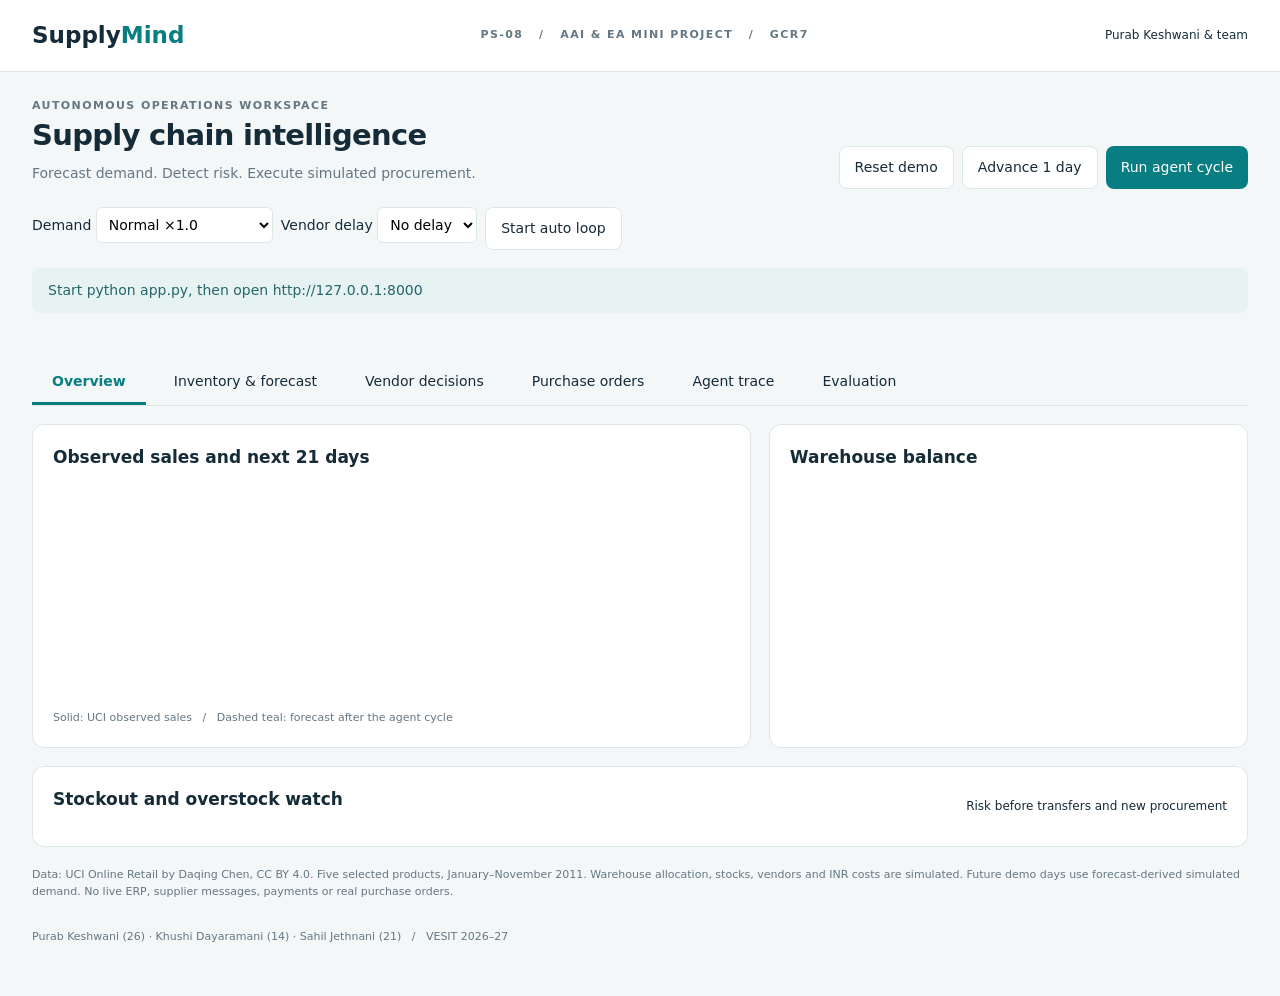
==== static/index.html @ 63d57e2f "feat: (first and final commit)" ====
<!doctype html><html lang="en"><head><meta charset="utf-8"><meta name="viewport" content="width=device-width,initial-scale=1"><title>SupplyMind | Supply Chain Intelligence</title>
<style>
:root{--ink:#152b38;--muted:#647782;--line:#dde6e8;--teal:#087e83;--pale:#e8f7f5;--red:#b73545;--amber:#a96409}*{box-sizing:border-box}body{margin:0;background:#f4f7f8;color:var(--ink);font:14px/1.5 system-ui,Arial}button,select{font:inherit}button{cursor:pointer;border:1px solid var(--line);background:white;border-radius:8px;padding:10px 15px;color:var(--ink)}button.primary{background:var(--teal);color:white;border:0}button:disabled{opacity:.5;cursor:wait}header{background:#fff;border-bottom:1px solid var(--line);padding:18px 32px;display:flex;justify-content:space-between;align-items:center}.brand{font-size:23px;font-weight:800}.brand span{color:var(--teal)}.tag{font-size:11px;letter-spacing:1.4px;font-weight:700;color:var(--muted)}main{max-width:1460px;margin:auto;padding:26px 32px}.top{display:flex;justify-content:space-between;align-items:end;gap:20px}h1{font-size:29px;letter-spacing:-.7px;margin:0}h2{font-size:17px;margin:0 0 14px}p{margin:5px 0;color:var(--muted)}.controls{display:flex;gap:8px;flex-wrap:wrap}.metrics{display:grid;grid-template-columns:repeat(4,1fr);gap:16px;margin:24px 0}.metric,.panel{background:#fff;border:1px solid var(--line);border-radius:12px;padding:20px}.metric b{display:block;font-size:30px;line-height:1.3;margin-top:8px}.metric small{color:var(--muted)}.metric .accent{color:var(--teal)}.grid{display:grid;grid-template-columns:1.5fr 1fr;gap:18px}.tabs{display:flex;border-bottom:1px solid var(--line);gap:8px;margin:24px 0 18px}.tabs button{border:0;background:none;border-bottom:3px solid transparent;border-radius:0;padding:10px 20px}.tabs button.active{border-color:var(--teal);color:var(--teal);font-weight:700}table{border-collapse:collapse;width:100%;font-size:12px}th{text-align:left;color:var(--muted);font-size:10px;text-transform:uppercase;letter-spacing:.7px;background:#f6f9fa}th,td{padding:11px 9px;border-bottom:1px solid #edf1f2}.badge{padding:3px 7px;border-radius:5px;font-size:10px;font-weight:800;background:#edf4f5;white-space:nowrap}.HIGH{color:var(--red);background:#fdecef}.MEDIUM{color:var(--amber);background:#fff4df}.LOW,.RECEIVED{color:#087668;background:#e7f7ee}.OVERSTOCK{color:#6552a1;background:#f0ecfc}.OPEN{color:#2869a5;background:#edf4fe}.notice{margin:18px 0 4px;padding:12px 16px;background:#e7f3f2;border-radius:8px;color:#25666a}.disclosure{font-size:11px;color:var(--muted);margin-top:20px}.chart{height:220px;width:100%}.legend{font-size:11px;color:var(--muted)}.trace{border-left:2px solid #bee1de;padding:0 0 18px 15px;margin-left:7px}.trace b{font-size:12px;color:var(--teal)}.trace p{font-size:12px;margin-top:4px}.section{display:none}.section.active{display:block}.wide{overflow:auto}.warehouse{display:flex;justify-content:space-between;border-bottom:1px solid var(--line);padding:14px 0}.bar{height:5px;background:#e7eff0;border-radius:5px;margin:8px 0}.bar i{height:5px;background:var(--teal);display:block;border-radius:5px}.foot{font-size:11px;color:var(--muted);padding:24px 0}select{border:1px solid var(--line);padding:8px;border-radius:6px;background:white}.subtle{font-size:12px}#error{color:var(--red)}.model{font-family:monospace}.bottom{margin-top:18px}.row{display:flex;justify-content:space-between;align-items:center;gap:12px}a{color:var(--teal)}@media(max-width:850px){main,header{padding:18px}.top{align-items:start;flex-direction:column}.grid{grid-template-columns:1fr}.metrics{grid-template-columns:repeat(2,1fr)}.tabs{overflow:auto}.tag{display:none}}
</style></head><body><header><div class="brand">Supply<span>Mind</span></div><div class="tag">PS-08 &nbsp; / &nbsp; AAI & EA MINI PROJECT &nbsp; / &nbsp; GCR7</div><div class="subtle">Purab Keshwani & team</div></header><main>
<div class="top"><div><div class="tag">AUTONOMOUS OPERATIONS WORKSPACE</div><h1>Supply chain intelligence</h1><p>Forecast demand. Detect risk. Execute simulated procurement.</p></div><div class="controls"><button onclick="act('reset')">Reset demo</button><button onclick="act('advance')">Advance 1 day</button><button class="primary" onclick="act('cycle')">Run agent cycle</button></div></div>
<div class="row bottom"><div class="controls"><label>Demand <select id="multiplier"><option value="1">Normal ×1.0</option><option value="1.6">Demand spike ×1.6</option><option value="2">Demand spike ×2.0</option></select></label><label>Vendor delay <select id="delay"><option value="0">No delay</option><option value="2">+2 days</option><option value="5">+5 days</option></select></label><button id="auto" onclick="toggleAuto()">Start auto loop</button></div><span id="date" class="subtle"></span></div>
<div id="notice" class="notice">Loading inventory...</div><div id="error"></div><div id="metrics" class="metrics"></div>
<nav class="tabs"><button class="active" onclick="tab('overview',this)">Overview</button><button onclick="tab('inventory',this)">Inventory & forecast</button><button onclick="tab('vendors',this)">Vendor decisions</button><button onclick="tab('orders',this)">Purchase orders</button><button onclick="tab('agents',this)">Agent trace</button><button onclick="tab('results',this)">Evaluation</button></nav>
<section id="overview" class="section active"><div class="grid"><div class="panel"><h2>Observed sales and next 21 days</h2><svg id="chart" class="chart" viewBox="0 0 720 220"></svg><div class="legend">Solid: UCI observed sales &nbsp; / &nbsp; Dashed teal: forecast after the agent cycle</div></div><div class="panel"><h2>Warehouse balance</h2><div id="warehouses"></div></div></div><div class="panel bottom wide"><div class="row"><h2>Stockout and overstock watch</h2><span class="subtle">Risk before transfers and new procurement</span></div><div id="risks"></div></div></section>
<section id="inventory" class="section"><div class="panel wide"><h2>Inventory and forecast by product location</h2><div id="inventoryTable"></div></div></section>
<section id="vendors" class="section"><div class="panel wide"><h2>Supplier selection and estimated cost</h2><p>Feasible options obey minimum order, lot size, capacity and an INR 100,000 per-order limit.</p><div id="vendorTable"></div></div></section>
<section id="orders" class="section"><div class="panel wide"><div class="row"><h2>Purchase and transfer orders</h2><a href="/api/orders.csv" download="purchase_orders.csv">Export CSV</a></div><p>Internal simulation ledger. Delivery receipts update on-hand stock when you advance the day.</p><div id="ordersTable"></div></div></section>
<section id="agents" class="section"><div class="panel"><h2>11 cooperating agents</h2><p>Statistical learning and rule-based decision agents coordinate through a shared blackboard.</p><div id="trace" class="bottom"></div></div></section>
<section id="results" class="section"><div class="grid"><div class="panel wide"><h2>Forecast backtest</h2><p>28-day holdout: 3–30 November 2011. Lower WAPE is better.</p><div id="forecastMetrics"></div></div><div class="panel wide"><h2>Inventory policy replay</h2><p>56 days, identical initial stock and historical observed sales.</p><div id="policyMetrics"></div></div></div><p class="bottom">Operating cost includes holding, shortage penalties and transfers. Procurement is reported separately. Closing inventory differs; this is a single scenario, not a profit or production benchmark.</p></section>
<p class="disclosure">Data: UCI Online Retail by Daqing Chen, CC BY 4.0. Five selected products, January–November 2011. Warehouse allocation, stocks, vendors and INR costs are simulated. Future demo days use forecast-derived simulated demand. No live ERP, supplier messages, payments or real purchase orders.</p><div class="foot">Purab Keshwani (26) · Khushi Dayaramani (14) · Sahil Jethnani (21) &nbsp; / &nbsp; VESIT 2026–27</div>
</main><script>
let S, timer=null, autoStep=0;const $=id=>document.getElementById(id);const esc=x=>String(x??'').replace(/[&<>"']/g,c=>({'&':'&amp;','<':'&lt;','>':'&gt;','"':'&quot;',"'":'&#39;'}[c]));const n=x=>Math.round(x||0).toLocaleString('en-IN');const money=x=>'₹'+n(x);const badge=x=>`<span class="badge ${esc(x)}">${esc(x)}</span>`;const table=(headers,rows)=>`<table><thead><tr>${headers.map(x=>`<th>${esc(x)}</th>`).join('')}</tr></thead><tbody>${rows.length?rows.map(r=>`<tr>${r.map(x=>`<td>${x}</td>`).join('')}</tr>`).join(''):`<tr><td colspan="${headers.length}">Run the agent cycle to generate decisions.</td></tr>`}</tbody></table>`;
function tab(id,b){document.querySelectorAll('.section,.tabs button').forEach(e=>e.classList.remove('active'));$(id).classList.add('active');b.classList.add('active')}
function render(s){S=s;const name=sku=>esc(s.products.find(p=>p.sku===sku)?.name||sku);$('date').textContent='Simulation date: '+s.date;$('notice').textContent=s.last_action;let high=s.risks.filter(r=>r.level==='HIGH').length,po=s.orders.filter(o=>o.kind==='PURCHASE'&&o.status==='OPEN');$('metrics').innerHTML=[['Available stock',n(s.inventory.reduce((a,r)=>a+r.on_hand-r.reserved,0)),'15 product locations'],['High stockout risks',high,'Before corrective actions'],['Open purchase orders',po.length, money(po.reduce((a,r)=>a+r.total_inr,0))+' committed'],['Agents in workflow','11','10 specialists + orchestrator']].map(([l,v,t])=>`<div class="metric">${l}<b class="accent">${v}</b><small>${t}</small></div>`).join('');
$('warehouses').innerHTML=['WH-1','WH-2','WH-3'].map(w=>{let rs=s.inventory.filter(r=>r.warehouse===w),q=rs.reduce((a,r)=>a+r.on_hand,0),cap=rs.reduce((a,r)=>a+r.capacity,0);return `<div class="warehouse"><div style="width:100%"><div class="row"><strong>${w}</strong><span>${n(q)} units</span></div><div class="bar"><i style="width:${Math.min(100,q/cap*100)}%"></i></div><small>${(q/cap*100).toFixed(1)}% of configured capacity</small></div></div>`}).join('');
$('risks').innerHTML=table(['Product','Warehouse','Risk','Days cover','Safety stock','Expected shortage'],s.risks.filter(r=>r.level!=='LOW').map(r=>[name(r.sku),esc(r.warehouse),badge(r.level),r.days_cover,n(r.safety_stock),n(r.expected_shortage)]));
$('inventoryTable').innerHTML=table(['Product / SKU','Warehouse','On hand','On order','Capacity','Forecast / day','Model'],s.inventory.map(r=>{let f=s.forecasts.find(f=>f.sku===r.sku&&f.warehouse===r.warehouse);let onorder=s.orders.filter(o=>o.status==='OPEN'&&o.sku===r.sku&&o.warehouse===r.warehouse).reduce((a,o)=>a+o.quantity,0);return [name(r.sku)+`<br><small>${esc(r.sku)}</small>`,esc(r.warehouse),n(r.on_hand),n(onorder),n(r.capacity),f?f.mean.toFixed(1):'Pending',f?esc(f.model):'Pending']}));
$('vendorTable').innerHTML=s.proposals.map(p=>`<h3>${name(p.sku)} · ${esc(p.warehouse)}</h3>`+table(['Supplier','Lead','Quantity','Landed cost','Risk cost','Total score','Decision'],p.candidates.map(v=>[esc(v.name),v.effective_lead+' d',n(v.quantity),money(v.landed),money(v.shortage_cost),money(v.score),v.vendor_id===p.selected?.vendor_id?badge('SELECTED'):v.feasible?'Alternative':badge('INFEASIBLE')]))).join('')||'<p>No supplier decisions yet.</p>';
$('ordersTable').innerHTML=table(['ID','Type','Product','Warehouse','Supplier / source','Qty','Total','ETA','Status'],s.orders.map(o=>[esc(o.id),esc(o.kind),esc(o.sku),esc(o.warehouse),esc(o.vendor||o.source),n(o.quantity),o.total_inr?money(o.total_inr):'Transfer',esc(o.eta),badge(o.status)]));
$('trace').innerHTML=s.log.map(l=>`<div class="trace"><b>${esc(l.agent)}</b><p>${esc(l.message)}</p></div>`).join('')||'<p>Run the cycle to inspect all agent messages.</p>';
$('forecastMetrics').innerHTML=table(['Model','WAPE','MAE'],(s.evaluation.forecast||[]).map(r=>[esc(r.model),(r.wape*100).toFixed(1)+'%',r.mae.toFixed(2)]));$('policyMetrics').innerHTML=table(['Policy','Fill rate','Lost units','Operating cost'],(s.evaluation.policy||[]).map(r=>[esc(r.policy),(r.fill_rate*100).toFixed(1)+'%',n(r.lost_units),money(r.operating_cost_inr)]));drawChart(s)}
function drawChart(s){let a=s.history.map(r=>r.units),f=s.forecasts.length?Array.from({length:21},(_,i)=>s.forecasts.reduce((a,r)=>a+r.values[i],0)):[];let all=[...a,...f],max=Math.max(1,...all),W=690,H=170,x=i=>20+i*W/Math.max(1,all.length-1),y=v=>185-v/max*H;let svg=[0,.5,1].map(t=>`<line x1="20" y1="${y(max*t)}" x2="710" y2="${y(max*t)}" stroke="#e6ecee"/><text x="20" y="${y(max*t)-4}" font-size="10" fill="#7c8d96">${n(max*t)}</text>`).join('');const path=(v,offset)=>v.map((p,i)=>(i?'L':'M')+x(i+offset).toFixed(1)+','+y(p).toFixed(1)).join(' ');svg+=`<path d="${path(a,0)}" fill="none" stroke="#526875" stroke-width="2"/>`;if(f.length)svg+=`<path d="${path([a.at(-1),...f],a.length-1)}" fill="none" stroke="#087e83" stroke-width="2.5" stroke-dasharray="6 4"/>`;$('chart').innerHTML=svg}
async function act(path){document.querySelectorAll('button').forEach(b=>b.disabled=true);$('error').textContent='';try{let r=await fetch('/api/'+path,{method:'POST',headers:{'Content-Type':'application/json'},body:JSON.stringify({multiplier:+$('multiplier').value,delay:+$('delay').value})});let s=await r.json();if(!r.ok)throw Error(s.error);render(s)}catch(e){$('error').textContent=e.message}finally{document.querySelectorAll('button').forEach(b=>b.disabled=false)}}
function toggleAuto(){if(timer){clearInterval(timer);timer=null;$('auto').textContent='Start auto loop'}else{autoStep=0;timer=setInterval(async()=>{await act(autoStep++%2?'advance':'cycle')},6000);$('auto').textContent='Stop auto loop'}}
fetch('/api/state').then(r=>r.json()).then(render).catch(()=>{$('notice').textContent='Start python app.py, then open http://127.0.0.1:8000';if(window.SNAPSHOT)render(window.SNAPSHOT)});
</script></body></html>
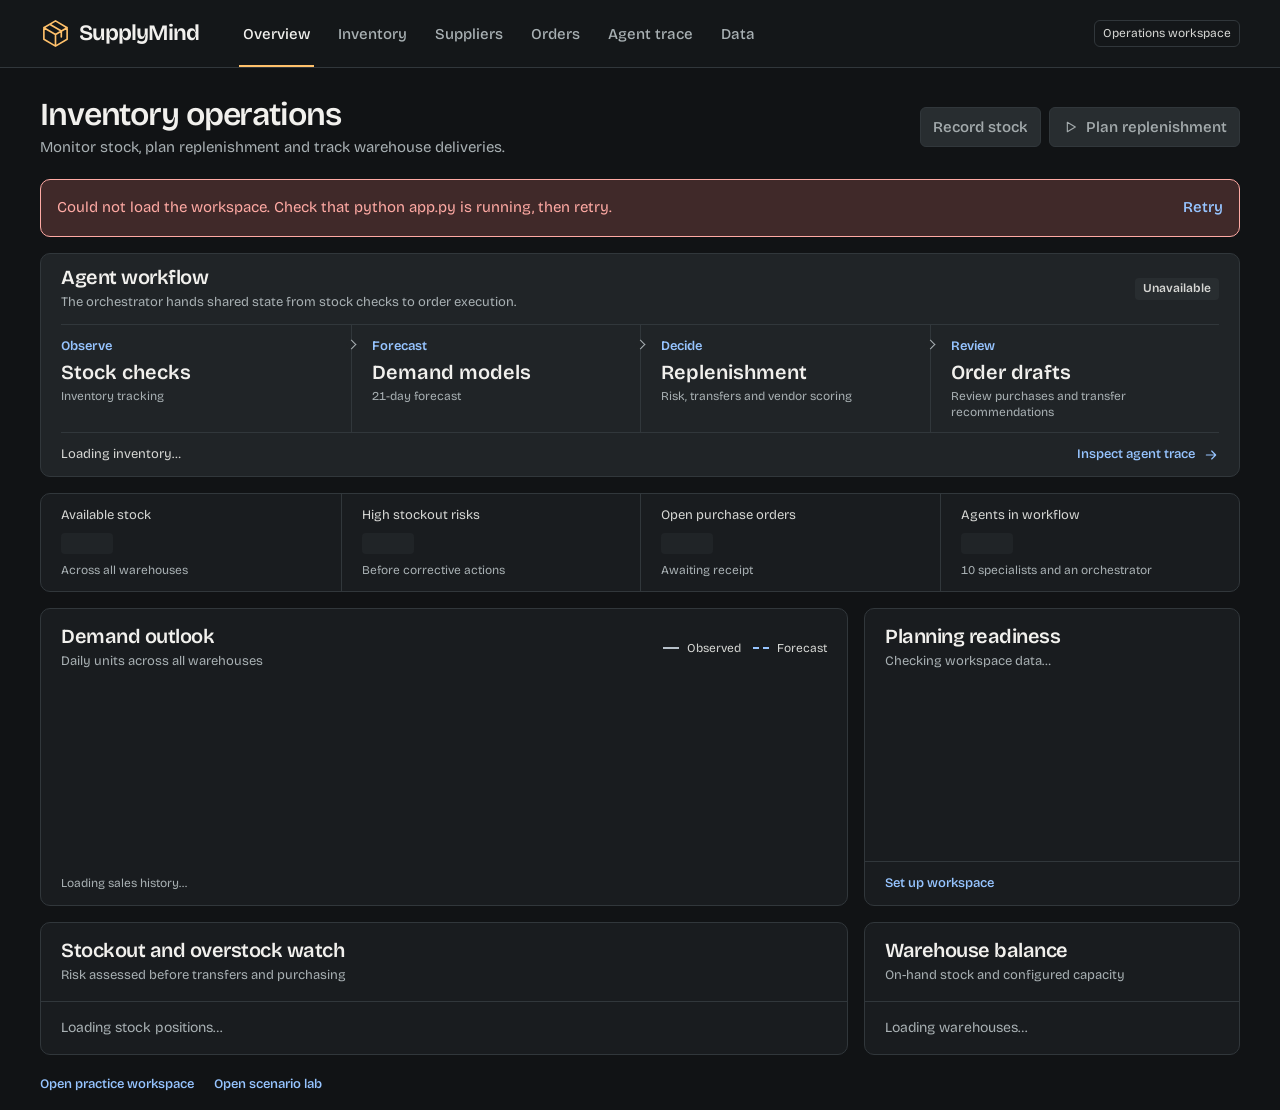
==== commit 296f9b6c: "feat: Added Workspace" ====
--- a/static/index.html
+++ b/static/index.html
@@ -1,31 +1,343 @@
-<!doctype html><html lang="en"><head><meta charset="utf-8"><meta name="viewport" content="width=device-width,initial-scale=1"><title>SupplyMind | Supply Chain Intelligence</title>
-<style>
-:root{--ink:#152b38;--muted:#647782;--line:#dde6e8;--teal:#087e83;--pale:#e8f7f5;--red:#b73545;--amber:#a96409}*{box-sizing:border-box}body{margin:0;background:#f4f7f8;color:var(--ink);font:14px/1.5 system-ui,Arial}button,select{font:inherit}button{cursor:pointer;border:1px solid var(--line);background:white;border-radius:8px;padding:10px 15px;color:var(--ink)}button.primary{background:var(--teal);color:white;border:0}button:disabled{opacity:.5;cursor:wait}header{background:#fff;border-bottom:1px solid var(--line);padding:18px 32px;display:flex;justify-content:space-between;align-items:center}.brand{font-size:23px;font-weight:800}.brand span{color:var(--teal)}.tag{font-size:11px;letter-spacing:1.4px;font-weight:700;color:var(--muted)}main{max-width:1460px;margin:auto;padding:26px 32px}.top{display:flex;justify-content:space-between;align-items:end;gap:20px}h1{font-size:29px;letter-spacing:-.7px;margin:0}h2{font-size:17px;margin:0 0 14px}p{margin:5px 0;color:var(--muted)}.controls{display:flex;gap:8px;flex-wrap:wrap}.metrics{display:grid;grid-template-columns:repeat(4,1fr);gap:16px;margin:24px 0}.metric,.panel{background:#fff;border:1px solid var(--line);border-radius:12px;padding:20px}.metric b{display:block;font-size:30px;line-height:1.3;margin-top:8px}.metric small{color:var(--muted)}.metric .accent{color:var(--teal)}.grid{display:grid;grid-template-columns:1.5fr 1fr;gap:18px}.tabs{display:flex;border-bottom:1px solid var(--line);gap:8px;margin:24px 0 18px}.tabs button{border:0;background:none;border-bottom:3px solid transparent;border-radius:0;padding:10px 20px}.tabs button.active{border-color:var(--teal);color:var(--teal);font-weight:700}table{border-collapse:collapse;width:100%;font-size:12px}th{text-align:left;color:var(--muted);font-size:10px;text-transform:uppercase;letter-spacing:.7px;background:#f6f9fa}th,td{padding:11px 9px;border-bottom:1px solid #edf1f2}.badge{padding:3px 7px;border-radius:5px;font-size:10px;font-weight:800;background:#edf4f5;white-space:nowrap}.HIGH{color:var(--red);background:#fdecef}.MEDIUM{color:var(--amber);background:#fff4df}.LOW,.RECEIVED{color:#087668;background:#e7f7ee}.OVERSTOCK{color:#6552a1;background:#f0ecfc}.OPEN{color:#2869a5;background:#edf4fe}.notice{margin:18px 0 4px;padding:12px 16px;background:#e7f3f2;border-radius:8px;color:#25666a}.disclosure{font-size:11px;color:var(--muted);margin-top:20px}.chart{height:220px;width:100%}.legend{font-size:11px;color:var(--muted)}.trace{border-left:2px solid #bee1de;padding:0 0 18px 15px;margin-left:7px}.trace b{font-size:12px;color:var(--teal)}.trace p{font-size:12px;margin-top:4px}.section{display:none}.section.active{display:block}.wide{overflow:auto}.warehouse{display:flex;justify-content:space-between;border-bottom:1px solid var(--line);padding:14px 0}.bar{height:5px;background:#e7eff0;border-radius:5px;margin:8px 0}.bar i{height:5px;background:var(--teal);display:block;border-radius:5px}.foot{font-size:11px;color:var(--muted);padding:24px 0}select{border:1px solid var(--line);padding:8px;border-radius:6px;background:white}.subtle{font-size:12px}#error{color:var(--red)}.model{font-family:monospace}.bottom{margin-top:18px}.row{display:flex;justify-content:space-between;align-items:center;gap:12px}a{color:var(--teal)}@media(max-width:850px){main,header{padding:18px}.top{align-items:start;flex-direction:column}.grid{grid-template-columns:1fr}.metrics{grid-template-columns:repeat(2,1fr)}.tabs{overflow:auto}.tag{display:none}}
-</style></head><body><header><div class="brand">Supply<span>Mind</span></div><div class="tag">PS-08 &nbsp; / &nbsp; AAI & EA MINI PROJECT &nbsp; / &nbsp; GCR7</div><div class="subtle">Purab Keshwani & team</div></header><main>
-<div class="top"><div><div class="tag">AUTONOMOUS OPERATIONS WORKSPACE</div><h1>Supply chain intelligence</h1><p>Forecast demand. Detect risk. Execute simulated procurement.</p></div><div class="controls"><button onclick="act('reset')">Reset demo</button><button onclick="act('advance')">Advance 1 day</button><button class="primary" onclick="act('cycle')">Run agent cycle</button></div></div>
-<div class="row bottom"><div class="controls"><label>Demand <select id="multiplier"><option value="1">Normal ×1.0</option><option value="1.6">Demand spike ×1.6</option><option value="2">Demand spike ×2.0</option></select></label><label>Vendor delay <select id="delay"><option value="0">No delay</option><option value="2">+2 days</option><option value="5">+5 days</option></select></label><button id="auto" onclick="toggleAuto()">Start auto loop</button></div><span id="date" class="subtle"></span></div>
-<div id="notice" class="notice">Loading inventory...</div><div id="error"></div><div id="metrics" class="metrics"></div>
-<nav class="tabs"><button class="active" onclick="tab('overview',this)">Overview</button><button onclick="tab('inventory',this)">Inventory & forecast</button><button onclick="tab('vendors',this)">Vendor decisions</button><button onclick="tab('orders',this)">Purchase orders</button><button onclick="tab('agents',this)">Agent trace</button><button onclick="tab('results',this)">Evaluation</button></nav>
-<section id="overview" class="section active"><div class="grid"><div class="panel"><h2>Observed sales and next 21 days</h2><svg id="chart" class="chart" viewBox="0 0 720 220"></svg><div class="legend">Solid: UCI observed sales &nbsp; / &nbsp; Dashed teal: forecast after the agent cycle</div></div><div class="panel"><h2>Warehouse balance</h2><div id="warehouses"></div></div></div><div class="panel bottom wide"><div class="row"><h2>Stockout and overstock watch</h2><span class="subtle">Risk before transfers and new procurement</span></div><div id="risks"></div></div></section>
-<section id="inventory" class="section"><div class="panel wide"><h2>Inventory and forecast by product location</h2><div id="inventoryTable"></div></div></section>
-<section id="vendors" class="section"><div class="panel wide"><h2>Supplier selection and estimated cost</h2><p>Feasible options obey minimum order, lot size, capacity and an INR 100,000 per-order limit.</p><div id="vendorTable"></div></div></section>
-<section id="orders" class="section"><div class="panel wide"><div class="row"><h2>Purchase and transfer orders</h2><a href="/api/orders.csv" download="purchase_orders.csv">Export CSV</a></div><p>Internal simulation ledger. Delivery receipts update on-hand stock when you advance the day.</p><div id="ordersTable"></div></div></section>
-<section id="agents" class="section"><div class="panel"><h2>11 cooperating agents</h2><p>Statistical learning and rule-based decision agents coordinate through a shared blackboard.</p><div id="trace" class="bottom"></div></div></section>
-<section id="results" class="section"><div class="grid"><div class="panel wide"><h2>Forecast backtest</h2><p>28-day holdout: 3–30 November 2011. Lower WAPE is better.</p><div id="forecastMetrics"></div></div><div class="panel wide"><h2>Inventory policy replay</h2><p>56 days, identical initial stock and historical observed sales.</p><div id="policyMetrics"></div></div></div><p class="bottom">Operating cost includes holding, shortage penalties and transfers. Procurement is reported separately. Closing inventory differs; this is a single scenario, not a profit or production benchmark.</p></section>
-<p class="disclosure">Data: UCI Online Retail by Daqing Chen, CC BY 4.0. Five selected products, January–November 2011. Warehouse allocation, stocks, vendors and INR costs are simulated. Future demo days use forecast-derived simulated demand. No live ERP, supplier messages, payments or real purchase orders.</p><div class="foot">Purab Keshwani (26) · Khushi Dayaramani (14) · Sahil Jethnani (21) &nbsp; / &nbsp; VESIT 2026–27</div>
-</main><script>
-let S, timer=null, autoStep=0;const $=id=>document.getElementById(id);const esc=x=>String(x??'').replace(/[&<>"']/g,c=>({'&':'&amp;','<':'&lt;','>':'&gt;','"':'&quot;',"'":'&#39;'}[c]));const n=x=>Math.round(x||0).toLocaleString('en-IN');const money=x=>'₹'+n(x);const badge=x=>`<span class="badge ${esc(x)}">${esc(x)}</span>`;const table=(headers,rows)=>`<table><thead><tr>${headers.map(x=>`<th>${esc(x)}</th>`).join('')}</tr></thead><tbody>${rows.length?rows.map(r=>`<tr>${r.map(x=>`<td>${x}</td>`).join('')}</tr>`).join(''):`<tr><td colspan="${headers.length}">Run the agent cycle to generate decisions.</td></tr>`}</tbody></table>`;
-function tab(id,b){document.querySelectorAll('.section,.tabs button').forEach(e=>e.classList.remove('active'));$(id).classList.add('active');b.classList.add('active')}
-function render(s){S=s;const name=sku=>esc(s.products.find(p=>p.sku===sku)?.name||sku);$('date').textContent='Simulation date: '+s.date;$('notice').textContent=s.last_action;let high=s.risks.filter(r=>r.level==='HIGH').length,po=s.orders.filter(o=>o.kind==='PURCHASE'&&o.status==='OPEN');$('metrics').innerHTML=[['Available stock',n(s.inventory.reduce((a,r)=>a+r.on_hand-r.reserved,0)),'15 product locations'],['High stockout risks',high,'Before corrective actions'],['Open purchase orders',po.length, money(po.reduce((a,r)=>a+r.total_inr,0))+' committed'],['Agents in workflow','11','10 specialists + orchestrator']].map(([l,v,t])=>`<div class="metric">${l}<b class="accent">${v}</b><small>${t}</small></div>`).join('');
-$('warehouses').innerHTML=['WH-1','WH-2','WH-3'].map(w=>{let rs=s.inventory.filter(r=>r.warehouse===w),q=rs.reduce((a,r)=>a+r.on_hand,0),cap=rs.reduce((a,r)=>a+r.capacity,0);return `<div class="warehouse"><div style="width:100%"><div class="row"><strong>${w}</strong><span>${n(q)} units</span></div><div class="bar"><i style="width:${Math.min(100,q/cap*100)}%"></i></div><small>${(q/cap*100).toFixed(1)}% of configured capacity</small></div></div>`}).join('');
-$('risks').innerHTML=table(['Product','Warehouse','Risk','Days cover','Safety stock','Expected shortage'],s.risks.filter(r=>r.level!=='LOW').map(r=>[name(r.sku),esc(r.warehouse),badge(r.level),r.days_cover,n(r.safety_stock),n(r.expected_shortage)]));
-$('inventoryTable').innerHTML=table(['Product / SKU','Warehouse','On hand','On order','Capacity','Forecast / day','Model'],s.inventory.map(r=>{let f=s.forecasts.find(f=>f.sku===r.sku&&f.warehouse===r.warehouse);let onorder=s.orders.filter(o=>o.status==='OPEN'&&o.sku===r.sku&&o.warehouse===r.warehouse).reduce((a,o)=>a+o.quantity,0);return [name(r.sku)+`<br><small>${esc(r.sku)}</small>`,esc(r.warehouse),n(r.on_hand),n(onorder),n(r.capacity),f?f.mean.toFixed(1):'Pending',f?esc(f.model):'Pending']}));
-$('vendorTable').innerHTML=s.proposals.map(p=>`<h3>${name(p.sku)} · ${esc(p.warehouse)}</h3>`+table(['Supplier','Lead','Quantity','Landed cost','Risk cost','Total score','Decision'],p.candidates.map(v=>[esc(v.name),v.effective_lead+' d',n(v.quantity),money(v.landed),money(v.shortage_cost),money(v.score),v.vendor_id===p.selected?.vendor_id?badge('SELECTED'):v.feasible?'Alternative':badge('INFEASIBLE')]))).join('')||'<p>No supplier decisions yet.</p>';
-$('ordersTable').innerHTML=table(['ID','Type','Product','Warehouse','Supplier / source','Qty','Total','ETA','Status'],s.orders.map(o=>[esc(o.id),esc(o.kind),esc(o.sku),esc(o.warehouse),esc(o.vendor||o.source),n(o.quantity),o.total_inr?money(o.total_inr):'Transfer',esc(o.eta),badge(o.status)]));
-$('trace').innerHTML=s.log.map(l=>`<div class="trace"><b>${esc(l.agent)}</b><p>${esc(l.message)}</p></div>`).join('')||'<p>Run the cycle to inspect all agent messages.</p>';
-$('forecastMetrics').innerHTML=table(['Model','WAPE','MAE'],(s.evaluation.forecast||[]).map(r=>[esc(r.model),(r.wape*100).toFixed(1)+'%',r.mae.toFixed(2)]));$('policyMetrics').innerHTML=table(['Policy','Fill rate','Lost units','Operating cost'],(s.evaluation.policy||[]).map(r=>[esc(r.policy),(r.fill_rate*100).toFixed(1)+'%',n(r.lost_units),money(r.operating_cost_inr)]));drawChart(s)}
-function drawChart(s){let a=s.history.map(r=>r.units),f=s.forecasts.length?Array.from({length:21},(_,i)=>s.forecasts.reduce((a,r)=>a+r.values[i],0)):[];let all=[...a,...f],max=Math.max(1,...all),W=690,H=170,x=i=>20+i*W/Math.max(1,all.length-1),y=v=>185-v/max*H;let svg=[0,.5,1].map(t=>`<line x1="20" y1="${y(max*t)}" x2="710" y2="${y(max*t)}" stroke="#e6ecee"/><text x="20" y="${y(max*t)-4}" font-size="10" fill="#7c8d96">${n(max*t)}</text>`).join('');const path=(v,offset)=>v.map((p,i)=>(i?'L':'M')+x(i+offset).toFixed(1)+','+y(p).toFixed(1)).join(' ');svg+=`<path d="${path(a,0)}" fill="none" stroke="#526875" stroke-width="2"/>`;if(f.length)svg+=`<path d="${path([a.at(-1),...f],a.length-1)}" fill="none" stroke="#087e83" stroke-width="2.5" stroke-dasharray="6 4"/>`;$('chart').innerHTML=svg}
-async function act(path){document.querySelectorAll('button').forEach(b=>b.disabled=true);$('error').textContent='';try{let r=await fetch('/api/'+path,{method:'POST',headers:{'Content-Type':'application/json'},body:JSON.stringify({multiplier:+$('multiplier').value,delay:+$('delay').value})});let s=await r.json();if(!r.ok)throw Error(s.error);render(s)}catch(e){$('error').textContent=e.message}finally{document.querySelectorAll('button').forEach(b=>b.disabled=false)}}
-function toggleAuto(){if(timer){clearInterval(timer);timer=null;$('auto').textContent='Start auto loop'}else{autoStep=0;timer=setInterval(async()=>{await act(autoStep++%2?'advance':'cycle')},6000);$('auto').textContent='Stop auto loop'}}
-fetch('/api/state').then(r=>r.json()).then(render).catch(()=>{$('notice').textContent='Start python app.py, then open http://127.0.0.1:8000';if(window.SNAPSHOT)render(window.SNAPSHOT)});
-</script></body></html>
+<!doctype html>
+<html lang="en">
+<head>
+  <meta charset="utf-8">
+  <meta name="viewport" content="width=device-width, initial-scale=1">
+  <meta name="description" content="SupplyMind turns warehouse inventory, sales and supplier terms into replenishment plans and order records.">
+  <title>SupplyMind | Inventory operations</title>
+  <link rel="stylesheet" href="workspace.css">
+  <script src="workspace.js" defer></script>
+  <script src="operations-ui.js" defer></script>
+</head>
+<body data-mode="operations">
+  <a class="skip" href="#main">Skip to workspace</a>
+  <header class="app-header">
+    <div class="shell header-inner">
+      <a class="brand" href="#overview" aria-label="SupplyMind overview">
+        <svg class="brand-mark" width="31" height="31" viewBox="0 0 32 32" aria-hidden="true">
+          <path d="M16 3 28 10v12l-12 7-12-7V10z M4 10l12 7 12-7 M16 17v12 M10 6.5l12 7v6" />
+        </svg>
+        <span>SupplyMind</span>
+      </a>
+      <nav class="tabs" aria-label="Workspace">
+        <button class="active" aria-current="page" onclick="tab('overview',this)">Overview</button>
+        <button onclick="tab('inventory',this)">Inventory</button>
+        <button onclick="tab('vendors',this)">Suppliers</button>
+        <button onclick="tab('orders',this)">Orders</button>
+        <button onclick="tab('agents',this)">Agent trace</button>
+        <button data-sample onclick="tab('results',this)">Evaluation</button>
+        <button data-operations onclick="tab('data',this)">Data</button>
+      </nav>
+      <span class="mode" id="workspaceName" data-operations>Operations workspace</span>
+      <a class="mode mode-link" data-sample href="/">Back to operations</a>
+    </div>
+  </header>
+
+  <main id="main" class="shell workspace">
+    <div class="page-head">
+      <div>
+        <h1 id="pageTitle">Inventory operations</h1>
+        <p id="pageDescription">Monitor stock, plan replenishment and track warehouse deliveries.</p>
+      </div>
+      <div class="controls">
+        <button class="button" data-sample data-mutation onclick="act('advance')" disabled>Advance 1 day</button>
+        <button class="button" data-operations data-mutation id="recordStock" disabled>Record stock</button>
+        <a class="button primary" id="setupWorkspace" data-operations href="#data" hidden>Set up workspace</a>
+        <button class="button primary" id="runCycle" data-mutation onclick="act('cycle')" disabled>
+          <svg width="16" height="16" viewBox="0 0 24 24" aria-hidden="true"><path d="m8 5 12 7-12 7z"/></svg>
+          <span id="cycleLabel">Run agent cycle</span>
+        </button>
+      </div>
+    </div>
+
+    <div id="error" class="request-error" role="alert" hidden>
+      <span id="errorMessage"></span>
+      <button class="text-button" id="retry" type="button" hidden>Retry</button>
+    </div>
+    <p id="actionUpdate" class="action-update" role="status" hidden></p>
+    <noscript><p class="empty">Enable JavaScript to use the workspace.</p></noscript>
+
+    <section id="overview" class="section active" aria-label="Operations overview">
+      <section class="workflow panel" aria-labelledby="workflowTitle">
+        <div class="panel-head workflow-head">
+          <div>
+            <h2 id="workflowTitle">Agent workflow</h2>
+            <p id="workflowCaption">The orchestrator hands shared state from stock checks to order execution.</p>
+          </div>
+          <span id="runStatus" class="chip neutral">Loading</span>
+        </div>
+        <ol class="stages" id="stages">
+          <li><span>Observe</span><strong>Stock checks</strong><small>Inventory tracking</small></li>
+          <li><span>Forecast</span><strong>Demand models</strong><small>21-day forecast</small></li>
+          <li><span>Decide</span><strong>Replenishment</strong><small>Risk, transfers and vendor scoring</small></li>
+          <li><span>Review</span><strong>Order drafts</strong><small>Review purchases and transfer recommendations</small></li>
+        </ol>
+        <div class="workflow-foot">
+          <span id="notice" role="status" aria-live="polite">Loading inventory…</span>
+          <a class="text-link" href="#agents">Inspect agent trace <svg width="16" height="16" viewBox="0 0 24 24" aria-hidden="true"><path d="M5 12h14m-6-6 6 6-6 6"/></svg></a>
+        </div>
+      </section>
+
+      <div class="metrics panel" id="metrics" aria-label="Inventory summary" aria-busy="true">
+        <div><span>Available stock</span><strong class="skeleton"></strong><small>Across all warehouses</small></div>
+        <div><span>High stockout risks</span><strong class="skeleton"></strong><small>Before corrective actions</small></div>
+        <div><span>Open purchase orders</span><strong class="skeleton"></strong><small>Awaiting receipt</small></div>
+        <div><span>Agents in workflow</span><strong class="skeleton"></strong><small>10 specialists and an orchestrator</small></div>
+      </div>
+
+      <div class="overview-grid">
+        <section class="panel demand-panel" aria-labelledby="demandTitle">
+          <div class="panel-head">
+            <div><h2 id="demandTitle">Demand outlook</h2><p>Daily units across all warehouses</p></div>
+            <div class="chart-legend"><span>Observed</span><span>Forecast</span></div>
+          </div>
+          <svg id="chart" class="chart" role="img" aria-label="Daily observed sales and 21-day forecast" viewBox="0 0 680 246"></svg>
+          <p id="chartNote" class="panel-note">Loading sales history…</p>
+        </section>
+
+        <section class="panel scenario-panel" data-sample aria-labelledby="scenarioTitle">
+          <div class="panel-head">
+            <div><h2 id="scenarioTitle">Simulation controls</h2><p id="date">Loading simulation date…</p></div>
+            <svg class="section-icon" width="22" height="22" viewBox="0 0 24 24" aria-hidden="true"><path d="M4 7h16M4 17h16M8 4v6m8 4v6"/></svg>
+          </div>
+          <div class="scenario-body">
+            <div class="preset-row" aria-label="Scenario presets">
+              <button class="preset" type="button" id="baseline" data-preset="baseline" aria-pressed="true" disabled>Baseline</button>
+              <button class="preset" type="button" id="disruption" data-preset="disruption" aria-pressed="false" disabled>Supply disruption</button>
+            </div>
+            <div class="scenario-fields">
+              <label>Demand factor
+                <select id="multiplier" disabled>
+                  <option value="1">1.0×</option><option value="1.6">1.6×</option><option value="2">2.0×</option>
+                </select>
+              </label>
+              <label>Supplier delay
+                <select id="delay" disabled>
+                  <option value="0">No delay</option><option value="2">+2 days</option><option value="5">+5 days</option>
+                </select>
+              </label>
+            </div>
+            <p id="scenarioHint">Choose inputs before running the cycle.</p>
+          </div>
+          <div class="scenario-foot">
+            <button id="auto" class="text-button" onclick="toggleAuto()" disabled>Start auto loop</button>
+            <button id="reset" class="text-button" data-mutation onclick="act('reset')" disabled>Reset simulation</button>
+          </div>
+        </section>
+
+        <section class="panel scenario-panel" data-operations aria-labelledby="readinessTitle">
+          <div class="panel-head">
+            <div><h2 id="readinessTitle">Planning readiness</h2><p id="workingDate">Checking workspace data…</p></div>
+          </div>
+          <dl class="readiness-list" id="readinessCounts"></dl>
+          <div class="scenario-foot">
+            <a class="text-link" id="manageDataLink" href="#data">Set up workspace</a>
+            <a class="text-link" id="reviewDraftLink" href="#orders" hidden>Review draft orders</a>
+          </div>
+        </section>
+
+        <section class="panel risk-panel" aria-labelledby="riskTitle">
+          <div class="panel-head">
+            <div><h2 id="riskTitle">Stockout and overstock watch</h2><p>Risk assessed before transfers and purchasing</p></div>
+            <span id="riskTotal" class="muted"></span>
+          </div>
+          <div id="risks"><p class="empty">Loading stock positions…</p></div>
+        </section>
+        <section class="panel warehouses-panel" aria-labelledby="warehouseTitle">
+          <div class="panel-head"><div><h2 id="warehouseTitle">Warehouse balance</h2><p>On-hand stock and configured capacity</p></div></div>
+          <div id="warehouses"><p class="empty">Loading warehouses…</p></div>
+        </section>
+      </div>
+    </section>
+
+    <section id="inventory" class="section" aria-label="Inventory and forecasts">
+      <section class="panel">
+        <div class="panel-head">
+          <div><h2>Product locations</h2><p id="inventoryCaption">Choose a product to examine its forecast and decisions.</p></div>
+          <label class="filter">Warehouse <select id="warehouseFilter"><option value="">All warehouses</option></select></label>
+        </div>
+        <div id="inventoryTable"><p class="empty">Loading inventory…</p></div>
+      </section>
+      <section class="panel spaced-panel" data-operations>
+        <div class="panel-head"><div><h2>Stock activity</h2><p>Latest sales, adjustments, dispatches and receipts.</p></div></div>
+        <div id="stockActivity"><p class="empty">Loading activity…</p></div>
+      </section>
+    </section>
+
+    <section id="vendors" class="section" aria-label="Vendor decisions">
+      <section class="panel">
+        <div class="panel-head"><div><h2>Supplier decisions</h2><p id="supplierCaption">Compare landed, holding and shortage costs for eligible suppliers.</p></div></div>
+        <div id="vendorTable"><p class="empty">Loading supplier decisions…</p></div>
+      </section>
+      <section class="panel spaced-panel" data-operations>
+        <div class="panel-head"><div><h2>Supplier directory</h2><p>Terms used by the planning agents.</p></div><a class="text-link" href="#data">Import terms</a></div>
+        <div id="supplierDirectory"><p class="empty">Loading suppliers…</p></div>
+      </section>
+    </section>
+
+    <section id="orders" class="section" aria-label="Purchase and transfer orders">
+      <section class="panel">
+        <div class="panel-head">
+          <div><h2>Order ledger</h2><p data-operations>Release drafts, export purchase orders and record deliveries as stock arrives.</p><p data-sample>Advance the scenario date to receive orders due on their ETA.</p></div>
+          <a class="button" id="exportOrders" href="/api/operations/orders.csv" download="orders.csv">Export CSV</a>
+        </div>
+        <div class="release-bar" id="releaseBar" data-operations hidden>
+          <div><strong id="releaseTitle"></strong><p id="releaseDescription"></p></div>
+          <button class="button primary" type="button" id="reviewRelease" data-mutation>Release order plan</button>
+        </div>
+        <div class="ledger-toolbar">
+          <label class="filter">Status <select id="orderFilter"><option value="">All orders</option><option value="OPEN">Open</option><option value="RECEIVED">Received</option><option value="DRAFT" data-operations>Draft</option><option value="CANCELLED" data-operations>Cancelled</option><option value="SUPERSEDED" data-operations>Superseded</option></select></label>
+          <span id="orderCount" class="muted"></span>
+        </div>
+        <div id="ordersTable"><p class="empty">Loading orders…</p></div>
+      </section>
+    </section>
+
+    <section id="agents" class="section" aria-label="Agent trace">
+      <div class="trace-grid">
+        <section class="panel">
+          <div class="panel-head"><div><h2>Execution trace</h2><p id="traceCaption">Ordered messages from the most recent agent cycle.</p></div><span id="agentCount" class="chip neutral"></span></div>
+          <div id="trace"><p class="empty">Loading agent trace…</p></div>
+        </section>
+        <div class="trace-side">
+          <section class="panel">
+            <div class="panel-head"><h2>How agents coordinate</h2></div>
+            <dl class="coordination">
+              <div><dt>Shared state</dt><dd>The orchestrator passes the same inventory, forecasts and orders through ten specialists in sequence.</dd></div>
+              <div><dt>Learning and policy</dt><dd>Ridge regression competes with two baselines. Later agents use the selected forecast with inventory rules and cost scoring.</dd></div>
+              <div data-operations><dt>Planning and release</dt><dd>Agents draft feasible purchase and transfer orders. The operator releases the plan and records stock received.</dd></div>
+              <div data-sample><dt>Autonomous execution</dt><dd>Transfers and feasible purchase orders are committed to SQLite once per simulated day.</dd></div>
+            </dl>
+          </section>
+          <section class="panel">
+            <div class="panel-head"><h2>Anomaly signals</h2></div>
+            <div id="anomalies"><p class="empty">Loading anomaly signals…</p></div>
+          </section>
+        </div>
+      </div>
+    </section>
+
+    <section id="results" class="section" data-sample aria-label="Evaluation">
+      <div class="evaluation-grid">
+        <section class="panel">
+          <div class="panel-head"><div><h2>Forecast backtest</h2><p>28-day holdout, 3 to 30 November 2011. Lower WAPE is better.</p></div></div>
+          <div id="forecastMetrics"><p class="empty">Loading backtest results…</p></div>
+        </section>
+        <section class="panel">
+          <div class="panel-head"><div><h2>Inventory policy replay</h2><p>56 days with identical initial stock and observed sales.</p></div></div>
+          <div id="policyMetrics"><p class="empty">Loading replay results…</p></div>
+        </section>
+      </div>
+      <p class="evaluation-note">Operating cost includes holding, shortage penalties and transfers. Procurement spending and closing stock are reported separately. Results describe one historical replay.</p>
+    </section>
+
+    <section id="data" class="section" data-operations aria-label="Workspace data">
+      <div class="operations-grid">
+        <section class="panel">
+          <div class="panel-head"><div><h2>Import workspace records</h2><p>Select one or more CSV files. Start with the catalog and stock locations.</p></div></div>
+          <form class="operations-form" id="importForm">
+            <div class="import-rows">
+              <div class="import-row"><label for="productsFile">Products <small>SKU, name and planning costs</small></label><input id="productsFile" name="products" type="file" accept=".csv,text/csv"><a class="text-link" href="/api/operations/template.csv?type=products" aria-label="Download products CSV template">Template</a></div>
+              <div class="import-row"><label for="inventoryFile">Inventory <small>Stock locations, opening units and capacity</small></label><input id="inventoryFile" name="inventory" type="file" accept=".csv,text/csv"><a class="text-link" href="/api/operations/template.csv?type=inventory" aria-label="Download inventory CSV template">Template</a></div>
+              <div class="import-row"><label for="vendorsFile">Suppliers <small>Quotes, lead times and order limits</small></label><input id="vendorsFile" name="vendors" type="file" accept=".csv,text/csv"><a class="text-link" href="/api/operations/template.csv?type=vendors" aria-label="Download suppliers CSV template">Template</a></div>
+              <div class="import-row"><label for="salesFile">Sales history <small>Daily units sold by product and warehouse</small></label><input id="salesFile" name="sales" type="file" accept=".csv,text/csv"><a class="text-link" href="/api/operations/template.csv?type=sales" aria-label="Download sales CSV template">Template</a></div>
+            </div>
+            <p class="muted">Existing on-hand balances are preserved. Imported sales provide forecast history. Record current stock changes in Inventory.</p>
+            <button class="button primary" type="submit" data-mutation>Import selected files</button>
+          </form>
+        </section>
+        <section class="panel">
+          <div class="panel-head"><div><h2>Workspace settings</h2><p>Set the label and budget used for procurement.</p></div></div>
+          <form class="operations-form" id="settingsForm">
+            <label>Workspace name <input id="settingsName" name="name" required maxlength="64"></label>
+            <label>Per-order budget in INR <input id="settingsBudget" name="budget" type="number" required min="0.01" max="1000000000" step="0.01"></label>
+            <button class="button" type="submit" data-mutation>Save settings</button>
+          </form>
+        </section>
+      </div>
+      <section class="panel spaced-panel">
+        <div class="panel-head"><div><h2>Planning coverage</h2><p>Each location needs supplier terms and at least 28 days of sales history. The most recent completed sales day must be within seven days.</p></div></div>
+        <div id="planningCoverage"><p class="empty">Loading planning coverage…</p></div>
+      </section>
+    </section>
+
+    <footer class="workspace-foot">
+      <div class="workspace-links" data-live><a class="text-link" href="/practice">Open practice workspace</a><a class="text-link" href="/sample">Open scenario lab</a></div>
+      <div class="workspace-links" data-practice><a class="text-link" href="/">Back to operations</a><button id="restorePractice" class="text-button" type="button" data-mutation>Restore practice data</button></div>
+      <p data-practice>Practice uses historical sample records, separate from operations. Sales source <a href="https://doi.org/10.24432/C5BW33">UCI Online Retail</a> (CC BY 4.0).</p>
+      <details data-sample>
+        <summary>Data &amp; project credits</summary>
+        <p>Observed demand uses five products from <a href="https://doi.org/10.24432/C5BW33">UCI Online Retail</a> by Daqing Chen (CC BY 4.0), January to November 2011. Warehouse allocation, inventory, suppliers and INR costs are simulated. Later simulation days consume forecast-derived demand.</p>
+        <p>PS-08 / AAI &amp; EA / GCR7 / VESIT 2026 to 2027. Purab Keshwani (26), Khushi Dayaramani (14), Sahil Jethnani (21).</p>
+      </details>
+    </footer>
+  </main>
+
+  <dialog id="decisionDialog" aria-labelledby="decisionTitle">
+    <div class="dialog-head"><div><h2 id="decisionTitle">Decision details</h2><p id="decisionLocation"></p></div>
+      <form method="dialog"><button class="button" autofocus>Close</button></form>
+    </div>
+    <div id="decisionBody" class="dialog-body"></div>
+  </dialog>
+
+  <dialog id="resetDialog" data-sample aria-labelledby="resetTitle">
+    <div class="dialog-head"><h2 id="resetTitle">Reset the simulation?</h2></div>
+    <div class="dialog-body">
+      <p>This clears the local order ledger and returns inventory to 30 November 2011. The selected scenario will stay set.</p>
+      <form method="dialog" class="dialog-actions">
+        <button class="button" value="cancel" autofocus>Cancel</button>
+        <button class="button danger" value="reset">Reset simulation</button>
+      </form>
+    </div>
+  </dialog>
+
+  <dialog class="operation-dialog" id="stockDialog" data-operations aria-labelledby="stockTitle">
+    <div class="dialog-head"><h2 id="stockTitle">Record stock activity</h2></div>
+    <form id="stockForm" class="dialog-body operations-form">
+      <label>Product and warehouse <select id="stockPosition" name="position" required></select></label>
+      <label>Activity <select name="kind"><option value="SALE">Sale</option><option value="STOCK_IN">Add stock</option><option value="STOCK_OUT">Remove stock</option></select></label>
+      <label>Quantity <input name="quantity" type="number" min="1" max="2147483647" step="1" required></label>
+      <label>Reference <input name="reference" maxlength="120" placeholder="Invoice or count reference" required></label>
+      <p class="form-error" role="alert" hidden></p>
+      <div class="dialog-actions"><button class="button" type="button" data-close-operation>Close</button><button class="button primary" type="submit" data-mutation>Record activity</button></div>
+    </form>
+  </dialog>
+
+  <dialog class="operation-dialog" id="releaseDialog" data-operations aria-labelledby="releaseDialogTitle">
+    <div class="dialog-head"><h2 id="releaseDialogTitle">Release order plan</h2></div>
+    <form id="releaseForm" class="dialog-body operations-form">
+      <p id="releaseSummary"></p>
+      <p>Confirm internal dispatch before releasing transfers. The source stock is reduced immediately. Destination stock updates when a receipt is recorded.</p>
+      <p class="form-error" role="alert" hidden></p>
+      <div class="dialog-actions"><button class="button" type="button" data-close-operation>Back</button><button class="button primary" type="submit" data-mutation>Release orders</button></div>
+    </form>
+  </dialog>
+
+  <dialog class="operation-dialog" id="receiptDialog" data-operations aria-labelledby="receiptDialogTitle">
+    <div class="dialog-head"><div><h2 id="receiptDialogTitle">Record receipt</h2><p id="receiptOrder"></p></div></div>
+    <form id="receiptForm" class="dialog-body operations-form">
+      <label>Units received <input name="quantity" type="number" min="1" step="1" required></label>
+      <label>Receipt reference <input name="reference" maxlength="120" placeholder="Delivery note or receipt number" required></label>
+      <p class="form-error" role="alert" hidden></p>
+      <div class="dialog-actions"><button class="button" type="button" data-close-operation>Close</button><button class="button primary" type="submit" data-mutation>Record receipt</button></div>
+    </form>
+  </dialog>
+
+  <dialog class="operation-dialog" id="cancelDialog" data-operations aria-labelledby="cancelDialogTitle">
+    <div class="dialog-head"><h2 id="cancelDialogTitle">Cancel remaining purchase?</h2></div>
+    <form id="cancelForm" class="dialog-body operations-form">
+      <p id="cancelSummary"></p>
+      <p class="form-error" role="alert" hidden></p>
+      <div class="dialog-actions"><button class="button" type="button" data-close-operation>Back</button><button class="button danger" type="submit" data-mutation>Cancel remaining units</button></div>
+    </form>
+  </dialog>
+  <dialog class="operation-dialog" id="restoreDialog" data-practice aria-labelledby="restoreDialogTitle">
+    <div class="dialog-head"><h2 id="restoreDialogTitle">Restore practice data?</h2></div>
+    <form id="restoreForm" class="dialog-body operations-form">
+      <p>Replace the practice workspace with its starting inventory, supplier terms and historical sales.</p>
+      <p class="form-error" role="alert" hidden></p>
+      <div class="dialog-actions"><button class="button" type="button" data-close-operation>Back</button><button class="button danger" type="submit" data-mutation>Restore practice data</button></div>
+    </form>
+  </dialog>
+</body>
+</html>
--- a/static/workspace.css
+++ b/static/workspace.css
@@ -0,0 +1,388 @@
+/* Hallmark · v2.0.0 · theme: Console (dealt 1/3) · genre: modern-minimal · shape: app screen · redesign: full · console: graphite · signature: agent cycle handoffs */
+/* Critique: the workflow leads with what each stage produced. The network chart and exception queue carry the first operating decisions. */
+/* Hallmark · reworded "Supply chain intelligence" to "Inventory operations" · the title names the workspace. */
+/* Hallmark · reworded "Observed sales and next 21 days" to "Demand outlook" · the chart shows its dated forecast window. */
+/* Hallmark · reworded "Inventory and forecast by product location" to "Product locations" · the view title names the forecast. */
+/* Hallmark · reworded "Supplier selection and estimated cost" to "Supplier decisions" · candidate costs live in each disclosure. */
+/* Hallmark · reworded "Purchase and transfer orders" to "Execution ledger" · the view title identifies both order types. */
+/* Hallmark · reworded "11 cooperating agents" to "Execution trace" · the actual agent count is shown beside the trace. */
+/* Supplier names and warehouse IDs remain visible. The chart uses rounded axis ticks and labels its dates. */
+/* finish-review: in-thread · resolved mobile navigation, compact data rows, and field contrast. */
+@import url("./tokens.css");
+
+* { box-sizing: border-box; }
+html, body { overflow-x: clip; }
+body {
+  margin: 0;
+  background: var(--ground);
+  color: var(--ink);
+  font: 400 15px/1.45 var(--font-body);
+  font-variant-numeric: tabular-nums;
+}
+[hidden] { display: none !important; }
+body:is([data-mode="operations"], [data-mode="practice"]) [data-sample],
+body:not([data-mode="operations"], [data-mode="practice"]) [data-operations],
+body:not([data-mode="operations"]) [data-live],
+body:not([data-mode="practice"]) [data-practice] { display: none !important; }
+h1, h2, h3, p, dl, dd, ol, ul { margin: 0; }
+h1, h2, h3 { min-width: 0; overflow-wrap: break-word; text-wrap: balance; line-height: 1.16; font-weight: 600; }
+h1 { font-size: 32px; letter-spacing: -.035em; }
+h2 { font-size: 20px; letter-spacing: -.025em; }
+h3 { font-size: 16px; }
+p { color: var(--muted); }
+small { font-size: 12px; color: var(--muted); }
+a { color: var(--instrument); text-underline-offset: 3px; }
+svg { flex: none; }
+svg path:not(.series) { stroke: currentColor; fill: none; stroke-width: 1.7; stroke-linecap: round; stroke-linejoin: round; }
+button, select { font: inherit; }
+button { color: inherit; cursor: pointer; }
+:where(a, button, select, summary, [tabindex]):focus-visible {
+  outline: 2px solid var(--accent);
+  outline-offset: 3px;
+}
+:where(a, button, select, summary):active { opacity: .78; }
+.shell { width: 100%; max-width: var(--max-width); margin-inline: auto; padding-inline: var(--gutter); }
+.skip { position: fixed; z-index: 2; top: 8px; left: 8px; padding: 8px 12px; background: var(--surface); transform: translateY(-150%); }
+.skip:focus { transform: translateY(0); }
+.app-header { border-bottom: 1px solid var(--line); background: var(--recess); }
+.header-inner { display: flex; align-items: center; gap: 40px; min-height: 67px; }
+.brand { flex: none; display: inline-flex; align-items: center; gap: 8px; color: var(--ink); font-size: 22px; font-weight: 650; letter-spacing: -.045em; text-decoration: none; }
+.brand-mark { color: var(--accent); }
+.tabs { display: flex; gap: 20px; align-self: stretch; flex: 1; min-width: 0; }
+.tabs button {
+  padding: 4px 4px 0;
+  border: 0;
+  border-bottom: 2px solid var(--transparent);
+  background: var(--transparent);
+  color: var(--muted);
+  white-space: nowrap;
+  font-weight: 500;
+}
+.tabs button:hover, .tabs button.active { color: var(--ink); }
+.tabs button.active { border-bottom-color: var(--accent); }
+.mode { flex: none; margin-left: auto; border: 1px solid var(--line); padding: 4px 8px; border-radius: var(--control-radius); color: var(--secondary); font-size: 12px; }
+.mode { max-width: min(220px, 48%); overflow: clip; text-overflow: ellipsis; white-space: nowrap; }
+.mode-link:hover { color: var(--instrument); }
+
+.workspace { padding-block: 28px 16px; }
+.page-head { display: flex; justify-content: space-between; align-items: center; gap: 16px; margin-bottom: 20px; }
+.page-head p { margin-top: 4px; }
+.controls { flex: none; display: flex; flex-wrap: wrap; gap: 8px; }
+.button, select {
+  min-height: 40px;
+  border: 1px solid var(--line-strong);
+  border-radius: var(--control-radius);
+  background: var(--surface);
+  color: var(--ink);
+  white-space: nowrap;
+}
+.button { display: inline-flex; align-items: center; justify-content: center; gap: 8px; padding: 8px 12px; text-decoration: none; font-weight: 550; }
+.button:hover, select:hover { background: var(--raised); border-color: var(--muted); }
+select { border-color: var(--muted); }
+.button.primary { background: var(--accent); border-color: var(--accent); color: var(--accent-ink); min-width: 148px; }
+.button.primary:hover { background: var(--accent-hover); }
+.button.danger { background: var(--bad-soft); color: var(--bad); border-color: var(--bad); }
+button:disabled, button.primary:disabled, button.preset:disabled, select:disabled {
+  background: var(--disabled-fill);
+  color: var(--disabled-ink);
+  border-color: var(--line);
+  cursor: not-allowed;
+}
+select:disabled { border-color: var(--muted); }
+.text-button:disabled { background: var(--transparent); }
+.text-link, .text-button { color: var(--instrument); text-decoration: none; font-weight: 550; }
+.text-link { display: inline-flex; align-items: center; gap: 8px; }
+.text-button { background: var(--transparent); border: 0; min-height: 32px; padding: 4px 0; text-align: left; }
+.text-link:hover, .text-button:hover { text-decoration: underline; }
+.muted { color: var(--muted); font-size: 13px; }
+.request-error {
+  display: flex;
+  align-items: center;
+  justify-content: space-between;
+  gap: 12px;
+  padding: 12px 16px;
+  margin-bottom: 16px;
+  border: 1px solid var(--bad);
+  border-radius: var(--radius);
+  background: var(--bad-soft);
+  color: var(--bad);
+}
+.action-update { padding: 8px 12px; margin-bottom: 16px; background: var(--surface); border-left: 2px solid var(--instrument); color: var(--secondary); }
+
+.section { display: none; }
+.section.active { display: block; }
+.panel { min-width: 0; background: var(--surface); color: var(--ink); border: 1px solid var(--line); border-radius: var(--radius); }
+.panel-head {
+  display: flex;
+  justify-content: space-between;
+  align-items: center;
+  gap: 12px;
+  padding: 16px 20px;
+}
+.panel-head p { font-size: 13px; margin-top: 4px; }
+.workflow { background: var(--raised); }
+.workflow-head { padding-block: 12px; }
+.chip {
+  display: inline-flex;
+  align-items: center;
+  border-radius: 4px;
+  padding: 2px 8px;
+  min-height: 22px;
+  white-space: nowrap;
+  font-size: 12px;
+  font-weight: 600;
+  color: var(--secondary);
+  background: var(--disabled-fill);
+}
+.chip.good, .chip.RECEIVED, .chip.SELECTED { background: var(--good-soft); color: var(--good); }
+.chip.warn, .chip.MEDIUM { background: var(--accent-soft); color: var(--accent); }
+.chip.HIGH, .chip.INFEASIBLE { background: var(--bad-soft); color: var(--bad); }
+.chip.OVERSTOCK, .chip.OPEN { background: var(--instrument-soft); color: var(--instrument); }
+.stages {
+  display: grid;
+  grid-template-columns: repeat(4, minmax(0, 1fr));
+  list-style: none;
+  margin-inline: 20px;
+  padding: 0;
+  border-block: 1px solid var(--line);
+}
+.stages li { position: relative; min-width: 0; display: grid; align-content: start; gap: 4px; padding: 12px 20px; }
+.stages li:first-child { padding-left: 0; }
+.stages li:not(:first-child) { border-left: 1px solid var(--line); }
+.stages li:not(:first-child)::before {
+  content: "";
+  position: absolute;
+  inset: 16px auto auto -4px;
+  width: 6px;
+  height: 6px;
+  border-top: 1px solid var(--muted);
+  border-right: 1px solid var(--muted);
+  background: var(--raised);
+  transform: rotate(45deg);
+}
+.stages li > span { display: inline-flex; align-items: center; gap: 8px; color: var(--instrument); font-size: 13px; font-weight: 600; }
+.stages strong { font-size: 20px; line-height: 1.2; font-weight: 600; }
+.stages small { line-height: 1.35; }
+.workflow-foot { padding: 12px 20px; display: flex; align-items: baseline; justify-content: space-between; gap: 12px; }
+#notice { color: var(--secondary); font-size: 13px; }
+.workflow-foot .text-link { white-space: nowrap; font-size: 13px; }
+.metrics { display: grid; grid-template-columns: repeat(4, minmax(0, 1fr)); margin-block: 16px; }
+.metrics > div { display: grid; gap: 4px; padding: 12px 20px; }
+.metrics > div + div { border-left: 1px solid var(--line); }
+.metrics span { color: var(--secondary); font-size: 13px; }
+.metrics strong { font: 400 27px/1.2 var(--font-data); font-variant-numeric: tabular-nums; }
+.metrics .critical { color: var(--bad); }
+.skeleton { width: 52px; height: 21px; margin-block: 4px; border-radius: 4px; background: var(--raised); }
+
+.overview-grid { display: grid; grid-template-columns: minmax(0, 2.15fr) minmax(0, 1fr); gap: 16px; align-items: stretch; }
+.chart-legend { display: flex; gap: 12px; align-items: center; font-size: 12px; color: var(--secondary); }
+.chart-legend span { display: flex; align-items: center; gap: 8px; }
+.chart-legend span::before { content: ""; width: 16px; border-top: 2px solid var(--chart-observed); }
+.chart-legend span + span::before { border-top: 2px dashed var(--instrument); }
+.chart { display: block; width: calc(100% - 32px); height: 188px; margin: 0 16px; overflow: visible; }
+.chart text { fill: var(--muted); font: 400 13px var(--font-data); }
+.chart-grid { stroke: var(--line); }
+.chart-band { fill: var(--chart-band); }
+.chart-boundary { stroke: var(--line-strong); stroke-dasharray: 4 4; }
+.series { fill: none; stroke-width: 2; vector-effect: non-scaling-stroke; stroke-linejoin: round; }
+.series.observed { stroke: var(--chart-observed); }
+.series.forecast { stroke: var(--instrument); stroke-dasharray: 5 4; }
+.panel-note { margin: 0 20px 12px; font-size: 12px; }
+.section-icon { color: var(--muted); }
+.scenario-panel { display: flex; flex-direction: column; }
+.scenario-body { padding: 0 20px 12px; }
+.preset-row { display: grid; grid-template-columns: 1fr 1.3fr; gap: 4px; padding: 4px; border: 1px solid var(--line); border-radius: var(--control-radius); background: var(--recess); }
+.preset { background: var(--transparent); color: var(--muted); border: 1px solid var(--transparent); border-radius: 4px; min-height: 36px; font-size: 13px; white-space: nowrap; }
+.preset:hover, .preset[aria-pressed="true"] { color: var(--ink); background: var(--raised); border-color: var(--line-strong); }
+.scenario-fields { display: grid; grid-template-columns: 1fr 1fr; gap: 12px; margin-top: 12px; }
+.scenario-fields label { display: grid; gap: 4px; font-size: 13px; color: var(--secondary); min-width: 0; }
+select { padding: 8px; width: 100%; min-width: 0; background: var(--recess); }
+button:disabled:hover, select:disabled:hover { background: var(--disabled-fill); }
+#scenarioHint { min-height: 34px; margin-top: 8px; font-size: 13px; }
+.scenario-foot { display: flex; align-items: center; justify-content: space-between; flex-wrap: wrap; gap: 8px 12px; padding: 12px 20px; margin-top: auto; border-top: 1px solid var(--line); font-size: 13px; }
+#reset { color: var(--muted); }
+.warehouses-panel { align-self: start; }
+.warehouse { margin: 0 20px; padding: 12px 0; border-top: 1px solid var(--line); }
+.warehouse-row { display: flex; gap: 8px; justify-content: space-between; }
+.warehouse-row span, .warehouse small { font-variant-numeric: tabular-nums; }
+progress { display: block; width: 100%; height: 6px; appearance: none; border: 0; border-radius: 3px; overflow: clip; margin: 8px 0 4px; background: var(--raised); accent-color: var(--instrument); }
+progress::-webkit-progress-bar { background: var(--raised); }
+progress::-webkit-progress-value { background: var(--instrument); }
+progress::-moz-progress-bar { background: var(--instrument); }
+
+.table-frame { overflow: auto; scrollbar-color: var(--line-strong) var(--surface); }
+table { width: 100%; border-collapse: collapse; text-align: left; font-size: 14px; }
+caption { text-align: left; color: var(--muted); padding: 8px 16px; font-size: 13px; }
+th, td { padding: 12px 12px; border-top: 1px solid var(--line); vertical-align: middle; }
+th:first-child, td:first-child { padding-left: 20px; }
+th:last-child, td:last-child { padding-right: 20px; }
+th { color: var(--muted); font-weight: 500; font-size: 12px; white-space: nowrap; }
+td small { display: block; }
+td.number { font: 400 13px/1.45 var(--font-data); font-variant-numeric: tabular-nums; }
+.number { text-align: right; white-space: nowrap; }
+.product-link { font-size: 14px; color: var(--ink); white-space: nowrap; text-decoration: underline; text-decoration-color: var(--line-strong); text-underline-offset: 3px; }
+.product-link:hover { color: var(--instrument); }
+.product-link:focus-visible { outline-offset: -1px; }
+.empty { padding: 16px 20px; border-top: 1px solid var(--line); font-size: 14px; }
+.empty button { margin-top: 4px; }
+.filter { display: flex; align-items: center; gap: 8px; color: var(--muted); font-size: 13px; }
+.filter select { width: auto; }
+.ledger-toolbar { display: flex; gap: 12px; justify-content: space-between; align-items: center; padding: 0 20px 12px; }
+.ledger-id { font: 400 13px var(--font-data); white-space: nowrap; }
+.supplier-group + .supplier-group { border-top: 1px solid var(--line); }
+.supplier-group summary { padding: 12px 20px; cursor: pointer; }
+.supplier-group summary strong { font-weight: 600; }
+.supplier-group summary small { display: block; margin: 4px 0 0 16px; }
+.supplier-group summary:hover strong { color: var(--instrument); }
+
+.trace-grid { display: grid; grid-template-columns: minmax(0, 1.8fr) minmax(0, 1fr); gap: 16px; align-items: start; }
+.trace-side { display: grid; gap: 16px; }
+.trace-list { list-style: none; padding: 0 20px; }
+.trace-entry { position: relative; border-top: 1px solid var(--line); padding: 12px 0 12px 24px; }
+.trace-entry::before { content: ""; position: absolute; top: 0; bottom: 0; left: 4px; width: 1px; background: var(--line-strong); }
+.trace-mark { position: absolute; inset: 16px auto auto 0; color: var(--instrument); background: var(--surface); }
+.trace-entry summary { display: list-item; cursor: pointer; color: var(--ink); font-weight: 600; }
+.trace-entry p { font-size: 13px; margin-top: 4px; }
+.trace-entry .trace-report { color: var(--secondary); }
+.trace-entry .trace-method { padding: 8px 0 4px; }
+.coordination { padding: 0 20px 16px; }
+.coordination div { border-top: 1px solid var(--line); padding: 12px 0; }
+.coordination div:last-child { padding-bottom: 0; }
+.coordination dt { font-weight: 600; }
+.coordination dd { font-size: 14px; color: var(--muted); margin-top: 4px; }
+.signal-list { list-style: none; padding: 0 20px; }
+.signal-list li { padding: 8px 0; border-top: 1px solid var(--line); }
+.signal-list small { display: block; }
+.anomaly-context { padding: 8px 20px 16px; font-size: 12px; }
+.evaluation-grid { display: grid; grid-template-columns: minmax(0, .85fr) minmax(0, 1.15fr); gap: 16px; align-items: start; }
+.evaluation-note { font-size: 13px; margin-top: 16px; }
+
+.workspace-foot { padding-top: 20px; font-size: 13px; }
+.workspace-foot summary { cursor: pointer; color: var(--muted); }
+.workspace-foot p { margin-top: 8px; max-width: 72ch; }
+.workspace-links { display: flex; flex-wrap: wrap; align-items: center; gap: 8px 20px; }
+.workspace-foot a { white-space: nowrap; }
+dialog { max-width: min(780px, calc(100% - 32px)); width: 100%; max-height: calc(100% - 32px); padding: 0; background: var(--surface); color: var(--ink); border: 1px solid var(--line-strong); border-radius: var(--radius); }
+dialog::backdrop { background: var(--backdrop); }
+#resetDialog { max-width: min(460px, calc(100% - 32px)); }
+.dialog-head { background: var(--surface); border-bottom: 1px solid var(--line); padding: 16px 20px; display: flex; align-items: center; justify-content: space-between; gap: 12px; }
+#decisionDialog .dialog-head { position: sticky; top: 0; z-index: 1; }
+.dialog-head p { font-size: 13px; margin-top: 4px; }
+.dialog-body { padding: 16px 20px; }
+.dialog-body section + section { margin-top: 16px; padding-top: 12px; border-top: 1px solid var(--line); }
+.dialog-body h3 { margin-bottom: 8px; }
+.dialog-body p { margin-block: 4px; font-size: 14px; }
+.detail-facts { display: flex; gap: 8px 24px; flex-wrap: wrap; margin-top: 8px; }
+.detail-facts dt { color: var(--muted); font-size: 12px; }
+.detail-facts dd { font: 400 15px var(--font-data); margin-top: 4px; }
+.dialog-actions { margin-top: 16px; display: flex; gap: 8px; justify-content: end; }
+.spaced-panel { margin-top: 16px; }
+.operation-dialog { max-width: min(500px, calc(100% - 32px)); }
+.operations-grid { display: grid; grid-template-columns: minmax(0, 1.75fr) minmax(0, 1fr); gap: 16px; align-items: start; }
+.operations-form { display: grid; gap: 12px; }
+.operations-form:not(.dialog-body) { padding: 0 20px 20px; }
+.operations-form > label { display: grid; gap: 4px; color: var(--secondary); font-size: 14px; }
+.operations-form > button { justify-self: start; }
+.operations-form input, .operations-form select {
+  min-width: 0;
+  min-height: 40px;
+  padding: 8px;
+  border: 1px solid var(--muted);
+  border-radius: var(--control-radius);
+  background: var(--recess);
+  color: var(--ink);
+  font: inherit;
+}
+.operations-form input::placeholder { color: var(--muted); }
+.operations-form input:focus-visible { outline: 2px solid var(--accent); outline-offset: 2px; }
+.import-rows { border-top: 1px solid var(--line); }
+.import-row { display: grid; grid-template-columns: minmax(0, .9fr) minmax(0, 1fr) auto; gap: 12px; align-items: center; padding-block: 12px; border-bottom: 1px solid var(--line); }
+.import-row label { font-weight: 550; }
+.import-row small { display: block; font-weight: 400; }
+.import-row input { max-width: 100%; font-size: 13px; }
+.import-row a { font-size: 13px; }
+.form-error { color: var(--bad); background: var(--bad-soft); padding: 8px 12px; border-radius: var(--control-radius); }
+.readiness-list { padding: 0 20px; }
+.readiness-list div { display: flex; justify-content: space-between; align-items: baseline; gap: 12px; padding: 12px 0; border-top: 1px solid var(--line); }
+.readiness-list dt { color: var(--secondary); }
+.readiness-list dd { font: 400 16px var(--font-data); text-align: right; }
+.release-bar { display: flex; align-items: center; justify-content: space-between; gap: 12px; padding: 12px 16px; margin: 0 20px 12px; border: 1px solid var(--line-strong); border-radius: var(--control-radius); background: var(--raised); }
+.release-bar strong { font-weight: 600; }
+.release-bar p { font-size: 13px; margin-top: 4px; }
+.order-actions { display: flex; align-items: center; flex-wrap: wrap; gap: 4px 12px; white-space: nowrap; }
+.overdue { color: var(--bad); }
+
+@media (max-width: 1050px) {
+  :root { --gutter: 24px; }
+  .header-inner { gap: 24px; }
+  .tabs { gap: 12px; }
+  .overview-grid { grid-template-columns: minmax(0, 1.65fr) minmax(290px, 1fr); }
+  .evaluation-grid { grid-template-columns: minmax(0, 1fr); }
+}
+@media (max-width: 780px) {
+  :root { --gutter: 16px; }
+  .header-inner { flex-wrap: wrap; gap: 0 12px; padding-top: 12px; }
+  .tabs { flex: 0 0 100%; order: 3; gap: 16px; overflow: auto; scrollbar-width: none; margin-top: 4px; }
+  .tabs button { min-height: 44px; }
+  .overview-grid, .trace-grid, .operations-grid { grid-template-columns: minmax(0, 1fr); }
+  .scenario-panel { grid-row: 1; }
+  .stages li { padding-inline: 12px; }
+  .chart { height: auto; }
+}
+@media (max-width: 560px) {
+  .workspace { padding-top: 16px; }
+  h1 { font-size: 26px; }
+  h2 { font-size: 18px; }
+  .page-head { flex-direction: column; align-items: flex-start; margin-bottom: 16px; }
+  .button, select, .preset { min-height: 44px; }
+  .controls { width: 100%; }
+  .controls .primary { flex: 1 0 auto; }
+  .tabs { display: grid; grid-template-columns: repeat(3, minmax(0, 1fr)); gap: 0 8px; }
+  .panel-head { padding: 12px 16px; }
+  .stages { grid-template-columns: repeat(2, minmax(0, 1fr)); margin-inline: 16px; }
+  .stages li { padding: 8px 12px; }
+  .stages li:nth-child(odd) { padding-left: 0; border-left: 0; }
+  .stages li:nth-child(n+3) { border-top: 1px solid var(--line); }
+  .stages li:nth-child(odd)::before { display: none; }
+  .stages strong { font-size: 17px; }
+  .workflow-foot { flex-wrap: wrap; padding: 8px 16px; gap: 4px; }
+  .workflow-foot .text-link { min-height: 32px; }
+  .metrics { grid-template-columns: repeat(2, minmax(0, 1fr)); }
+  .metrics > div { padding: 12px 16px; }
+  .metrics > div:nth-child(odd) { border-left: 0; }
+  .metrics > div:nth-child(n+3) { border-top: 1px solid var(--line); }
+  .metrics strong { font-size: 23px; }
+  .scenario-body { padding-inline: 16px; }
+  .scenario-foot { padding: 4px 16px; }
+  .scenario-foot .text-button { min-height: 44px; }
+  .demand-panel .panel-head { align-items: flex-start; flex-direction: column; gap: 8px; }
+  .chart text { font-size: 11px; }
+  .chart { min-height: 154px; }
+  .compact-table thead { position: absolute; width: 1px; height: 1px; clip-path: inset(50%); overflow: clip; }
+  .compact-table table, .compact-table tbody { display: block; }
+  .compact-table tr { display: grid; grid-template-columns: repeat(3, minmax(0, 1fr)); gap: 8px; padding: 8px 16px 12px; border-top: 1px solid var(--line); }
+  .compact-table td { padding: 0; border: 0; text-align: left; white-space: normal; }
+  .compact-table td:first-child, .compact-table td:has(.product-link) { grid-column: 1 / -1; }
+  .compact-table td:not(:first-child, :has(.product-link))::before {
+    content: attr(data-label);
+    display: block;
+    color: var(--muted);
+    font: 400 12px/1.3 var(--font-body);
+  }
+  .compact-table td .product-link { min-height: 44px; max-width: 100%; overflow: hidden; text-overflow: ellipsis; }
+  .supplier-group summary { padding-inline: 16px; }
+  .supplier-table tr { grid-template-columns: repeat(4, minmax(0, 1fr)); }
+  .supplier-table td:last-child { grid-column: 1 / -1; }
+  .table-frame:not(.compact-table) th:first-child,
+  .table-frame:not(.compact-table) td:first-child { position: sticky; left: 0; background: var(--surface); }
+  .ledger-toolbar { padding-inline: 16px; }
+  th:first-child, td:first-child { padding-left: 16px; }
+  th:last-child, td:last-child { padding-right: 16px; }
+  .dialog-head, .dialog-body { padding-inline: 16px; }
+  .release-bar { align-items: flex-start; flex-direction: column; margin-inline: 16px; }
+  .import-row { grid-template-columns: minmax(0, 1fr) auto; }
+  .import-row input { grid-column: 1 / -1; grid-row: 2; min-height: 44px; }
+}
+@media (prefers-reduced-motion: reduce) {
+  *, *::before, *::after { animation: none !important; transition: none !important; scroll-behavior: auto !important; }
+}
